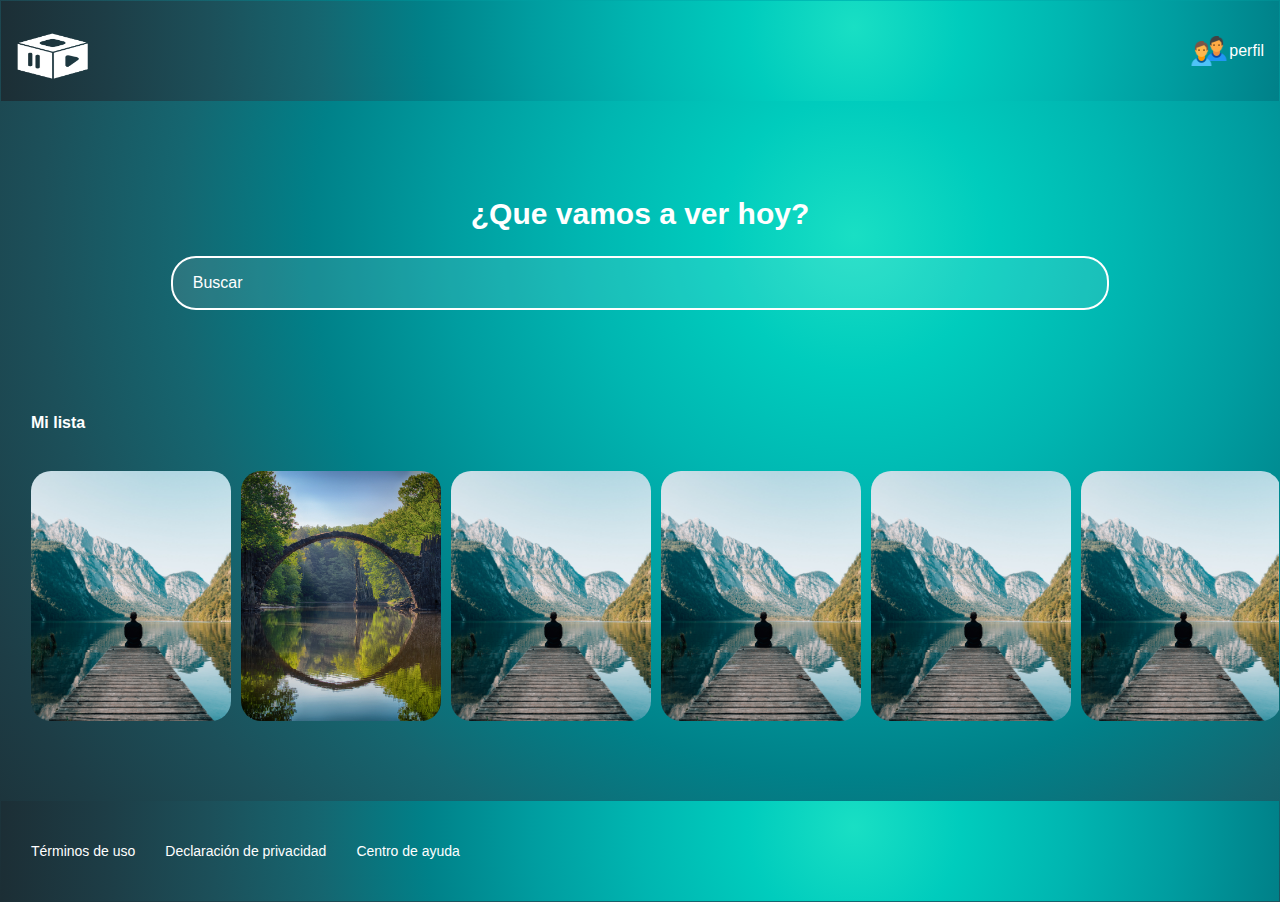
==== index.html @ 7df3fa6c "Proyecto personal" ====
<!DOCTYPE html>
<html lang="es">
<head>
    <meta charset="UTF-8">
    <meta name="viewport" content="width=device-width, initial-scale=1.0">
    <meta http-equiv="X-UA-Compatible" content="ie=edge">

    <link href = "https://fonts.gstatic.com">
    <link href = "https://fonts.googleapis.com/css2? family = Open + Sans: wght @ 300 & display = intercambiar "rel =" hoja de estilo ">
    <title>Video</title>
    <link rel="stylesheet" href="./css/estilo-login.css">
    <link rel="stylesheet" href="/css/estilos.css" TYPE="text/css" MEDIA=screen>
</head>

<body>
    <header class = "header">
        <img class="header__img" src="./img/logo.png" alt="Logo" />
        <div class="header__menu">
            <div class="header__menu--profile">
                <img src="/img/icon.png">
                <p>perfil</p>
                </div>
                <ul>
                    <li>
                        <a href="./iniciar-sesion.html">Iniciar sesion</a></li>
                        <li> <a href="./login.html">Crear cuenta</a></li>
                    </li>
                </ul>

        </div>
    </header>


    <section class = "main">
        <h2 class = "main__title">¿Que vamos a ver hoy?</h2>
        <input class = "input" type ="text" placeholder = "Buscar">
    </section>
    <h2 class = "categories__title">Mi lista</h2>

    <!--carousel--> 
    
<section class ="carousel">
    <div class ="carousel__container">

        <div class ="carousel-item">
            <img class ="carousel-item__img" src="./img/people.jpg" alt="personas" />
            <div class="carousel-item__details">
                <div>
                <img src="./img/play.png" alt = "play">
                <img src="./img/mas.png" alt = "mas">
                 </div>
            <p class = "carousel-item__details--title">Video 1</p>
            <p class = "carousel-item__details--subtitle">Viaje duracion 2:34:09</p>
        </div>
        </div>
        <div class ="carousel-item">
            <img class ="carousel-item__img" src="./img/arco.jpg" alt="personas">
            <div class="carousel-item__details">
                <div>
                <img src="./img/play.png" alt = "play">
                <img src="./img/mas.png" alt = "mas">
                 </div>
            <p class = "carousel-item__details--title">Video 2</p>
            <p class = "carousel-item__details--subtitle">Arco duracion 1:24:09</p>
        </div>
        </div>
        <div class ="carousel-item">
            <img class ="carousel-item__img" src="./img/people.jpg" alt="personas">
            <div class="carousel-item__details">
                <div>
                <img src="./img/play.png" alt = "play">
                <img src="./img/mas.png" alt = "mas">
                 </div>
            <p class = "carousel-item__details--title">title</p>
            <p class = "carousel-item__details--subtitle">2323 Subtitle</p>
        </div>
        </div>
        <div class ="carousel-item">
            <img class ="carousel-item__img" src="./img/people.jpg" alt="personas">
            <div class="carousel-item__details">
                <div>
                <img src="./img/play.png" alt = "play">
                <img src="./img/mas.png" alt = "mas">
                 </div>
            <p class = "carousel-item__details--title">title</p>
            <p class = "carousel-item__details--subtitle">2323 Subtitle</p>
        </div>
        </div>
        <div class ="carousel-item">
            <img class ="carousel-item__img" src="./img/people.jpg" alt="personas">
            <div class="carousel-item__details">
                <div>
                <img src="./img/play.png" alt = "play">
                <img src="./img/mas.png" alt = "mas">
                 </div>
            <p class = "carousel-item__details--title">title</p>
            <p class = "carousel-item__details--subtitle">2323 Subtitle</p>
        </div>
        </div>
        <div class ="carousel-item">
            <img class ="carousel-item__img" src="./img/people.jpg" alt="personas">
            <div class="carousel-item__details">
                <div>
                <img src="./img/play.png" alt = "play">
                <img src="./img/mas.png" alt = "mas">
                 </div>
            <p class = "carousel-item__details--title">title</p>
            <p class = "carousel-item__details--subtitle">2323 Subtitle</p>
        </div>
        </div>
        <div class ="carousel-item">
            <img class ="carousel-item__img" src="./img/people.jpg" alt="personas">
            <div class="carousel-item__details">
                <div>
                <img src="./img/play.png" alt = "play">
                <img src="./img/mas.png" alt = "mas">
                 </div>
            <p class = "carousel-item__details--title">title</p>
            <p class = "carousel-item__details--subtitle">2323 Subtitle</p>
        </div>
        </div>
        <div class ="carousel-item">
            <img class ="carousel-item__img" src="./img/people.jpg" alt="personas">
            <div class="carousel-item__details">
                <div>
                <img src="./img/play.png" alt = "play">
                <img src="./img/mas.png" alt = "mas">
                 </div>
            <p class = "carousel-item__details--title">title</p>
            <p class = "carousel-item__details--subtitle">2323 Subtitle</p>
        </div>
        </div>


 




</div>       

</section>

<footer class="footer">
    <a href="/">Términos de uso</a>
    <a href="/">Declaración de privacidad</a>
    <a href="/">Centro de ayuda</a>
  </footer>
</body>
</html>
---- css/estilo-login.css ----
body {
  margin: 0;
  font-family: 'Muli', sans-serif;
}
.header {
  align-items: center;
  background-image: radial-gradient(circle at 66.73% 26.1%, #19dfc4 0, #00ccbd 12.5%, #00b6b1 25%, #009da0 37.5%, #008189 50%, #156670 62.5%, #1c505a 75%, #1d3d46 87.5%, #1c2e35 100%);
  color: white;
  display: flex;
  height: 100px;
  justify-content: space-between;
  top: 0px;
  width: 100%;
}
.header__img {
  margin-left: 30px;
  width: 200px;
}


.login {
  background-image: radial-gradient(circle at 66.73% 26.1%, #19dfc4 0, #00ccbd 12.5%, #00b6b1 25%, #009da0 37.5%, #008189 50%, #156670 62.5%, #1c505a 75%, #1d3d46 87.5%, #1c2e35 100%);
  display: flex;
  align-items: center;
  justify-content: center;
  flex-direction: column;
  padding: 0px 30px;
  min-height: calc(100vh - 200px);
}
.login__container {
  background-color: rgba(255, 255, 255, 0.1);
  border: 2px solid white;
  border-radius: 40px;
  color: white;
  padding: 60px 68px 40px;
  min-height: 700px;
  width: 300px;
  display: flex;
  justify-content:space-around;
  flex-direction: column;
}
.login__container--form {
  display: flex;
  flex-direction: column;
}
.login__container--form label {
  font-size: 14px;
}
.login__container--remember-me {
  color: white;
  display: flex;
  justify-content: space-between;
  margin-top: 10px;
}
.login__container--remember-me a {
  color: white;
  font-size: 14px;
  text-decoration: none;
}
.login__container--remember-me a:hover {
  text-decoration: underline;
}
.login__container--social-media > div {
  display: flex;
  align-items: center;
  font-size: 14px;
  margin-bottom: 10px;
}
.login__container--social-media > div > img{
  widows: 30px;
  margin-right: 10px;
}
.login__container--register{
  font-size: 14px;

}
.login__container--register a { 
  font-size: 16px;
  color: white;
  font-weight: bold;
  text-decoration: none;
}
.login__container--register a:hover { 

  text-decoration: underline;
}
.input {
  background-color: transparent;
  border-left: 0px;
  border-top: 0px;
  border-right: 0px;
  border-bottom: 2px solid white;
  font-size: 16px;
  font-family: 'Open Sans', sans-serif;
  margin-bottom:20px;
  padding:0px 20px;
  outline: none;
  height: 50px;


}
::placeholder{
  color:white;
}
.button{
  background-color: rgba (255, 255, 255, 0.1 ) ;
  border: none;
  border-radius:25px;
  color:white;
  cursor:pointer;
  font-size: 16px;
  font-weight: bold;
  font-family: 'Open Sans', sans-serif;
  height: 50px;
  letter-spacing: 1px;
  margin: 10px 0px;

}
.footer{
  display: flex;
  align-items: center;
  height: 100px;
  width: 100%;
  background-image: radial-gradient(circle at 66.73% 26.1%, #19dfc4 0, #00ccbd 12.5%, #00b6b1 25%, #009da0 37.5%, #008189 50%, #156670 62.5%, #1c505a 75%, #1d3d46 87.5%, #1c2e35 100%);
}
.footer a{
color: white;
font-size: 14px;
padding-left: 30px;
text-decoration: none;
}
.footer a:hover{
  text-decoration: underline;
}

@media only screen and (max-width:600px){
  .login__container{
    background-color: transparent;
    border: none;
    padding: opx;
    width:100%
  }
  .footer{
    align-items: flex-start;
    flex-direction: column;
  }
}
---- css/estilos.css ----
body{
    margin: 1px;
    background-image: radial-gradient(circle at 66.73% 26.1%, #19dfc4 0, #00ccbd 12.5%, #00b6b1 25%, #009da0 37.5%, #008189 50%, #156670 62.5%, #1c505a 75%, #1d3d46 87.5%, #1c2e35 100%);
    font-family: 'Open Sans', sans-serif;
}
.header {
    align-items: center;
    background-image: radial-gradient(circle at 66.73% 26.1%, #19dfc4 0, #00ccbd 12.5%, #00b6b1 25%, #009da0 37.5%, #008189 50%, #156670 62.5%, #1c505a 75%, #1d3d46 87.5%, #1c2e35 100%);
    color: white;
    display: flex;
    height: 100px;
    justify-content: space-between;
    top: 0px;
    width: 100%;

}
.header__img {
    width: 90px;
    margin-top: 10px;
    margin-left: 10px;
}

.header__menu li{
    margin: 10px 0px;
}

.header__menu ul{
    display: none;
    list-style: none;
    margin: 0px 0px 0px -14px;
    padding: 0px;
    position: absolute;
    width: 100px;
    text-align: right;
    
}

.header__menu:hover ul, ul:hover{
    display:block;
}

.header__menu li {
    margin: 10px 0px;
  }

.header__menu li a{
    color:white;
    text-decoration:none;
}
.header__menu li a:hover{
    text-decoration: underline; 
}
.header__menu--profile{
    margin-right:15px;
    display:flex;
    align-items: center;

}



.header__menu--profile img{
    margin: 0px;
    width: 40px;
}
.header__menu--profile p{
    margin:0px;
    color:white;
}
.main {
    display: flex;
    align-items: center;
    justify-content: center;
    flex-direction: column;
    height: 300px;
    border-radius: 0px 0px 40px 40px;
  }
.main__title{
    color: white;
    font-size:30px;

}

.categories__title {
    color: white;
    font-size:16px;
    position: absolute;
    padding-left: 30px;;
 width: 90%;
}
.input{
    background-color: rgba(255,255,255,0.1);
    border: 2px solid white;
    border-radius: 25px;
    color: white;
    font-family: 'Muli', sans-serif;
    font-size: 16px;
    height: 50px;
    margin-bottom: 20px;
    outline: none;
    padding: 0px 20px;
    width: 70%;
}
::placeholder{
    color:white;
}
.carousel {
    overflow: scroll;
    padding-left: 30px;
    width: auto;
    position: relative;
  }
.carousel__container{
    transition: 450ms -webkit-transform;
    transition: 450ms transform;
    transition: 450ms transform, 450ms -webkit-
transform;
    font-size: 0;
    white-space: nowrap;
    margin: 70px 0px;
    padding-bottom: 10px;

}
.carousel__container:hover .carousel-item{
    opacity:0.3;
}
.carousel__container:hover .carousel-item:hover{
    -webkit-transform: scale(1.2);
            transform: scale(1.2);
    opacity: 1;
} 
.carousel-item{
    border-radius: 20px;
    overflow: hidden;
    position: relative;
    display: inline-block;
    width: 200px;
    height: 250px;
    margin-right: 10px;
    font-size: 20px;
    cursor: pointer;
    transition: 450ms all;
    -webkit-transform-origin: center left;
            transform-origin: center left;

}
.carousel-item:hover ~ .carousel-item{
    -webkit-transform: translate3d(100px, 0, 0);
            transform: translate3d(100px, 0, 0);
}
.carousel-item__img{
    width: 200px;
    height: 250px;
    -o-object-fit: cover;
       object-fit: cover;
}
.carousel-item__details{
    align-items: flex-start;
    background: linear-gradient(to top, rgba(0,0,0,0.9) 0%, rgba(0,0,0,0) 100%);
    bottom: 0;
    display: flex;
    font-size: 10px;
    flex-direction: column;
    justify-content: flex-end;
    left: 0;
    opacity: 0;
    transition: 450ms opacity;
    padding: 10px;
    position: absolute;
    right: 0;
    top: 0;
}

.carousel-item__details img{
  width: 20px;
}
.carousel-item__details--img{
    width: 20px;
}
.carousel-item:hover .carousel-item__details {
    opacity: 1;
}
.carousel-item__details--title {
    color: white;
    margin: 5px 0px 0px 0px;
}
  
.carousel-item__details--subtitle {
    color: white;
    font-size: 8px;
    margin: 3px 0px;
  }
  ::placeholder {
    color: white;
  }

  .footer{
    display: flex;
    align-items: center;
    height: 100px;
    width: 100%;
    background-image: radial-gradient(circle at 66.73% 26.1%, #19dfc4 0, #00ccbd 12.5%, #00b6b1 25%, #009da0 37.5%, #008189 50%, #156670 62.5%, #1c505a 75%, #1d3d46 87.5%, #1c2e35 100%);
  }
  .footer a{
  color: white;
  font-size: 14px;
  padding-left: 30px;
  text-decoration: none;
  }
  .footer a:hover{
    text-decoration: underline;
  }
  
  @media only screen and (max-width: 600px) {
    .main__description--title {
      font-size: 30px;
    }
  
    .footer {
      align-items: flex-start;
      flex-direction: column;
    }
  }

  ::-webkit-scrollbar-thumb {
    background: #ccc;
    border-radius: 4px;
  }
  ::-webkit-scrollbar {
    width: 8px; 
    height: 8px;   
    background:rgba(255,255,255,.4);
    border-radius: 4px;
    /*display:none;*/
  }
  ::-webkit-scrollbar:hover {
    background: #b3b3b3;
    box-shadow: 0 0 2px 1px rgba(0, 0, 0, 0.2);
  }
  ::-webkit-scrollbar:hover:active {
    background: #999;
  }
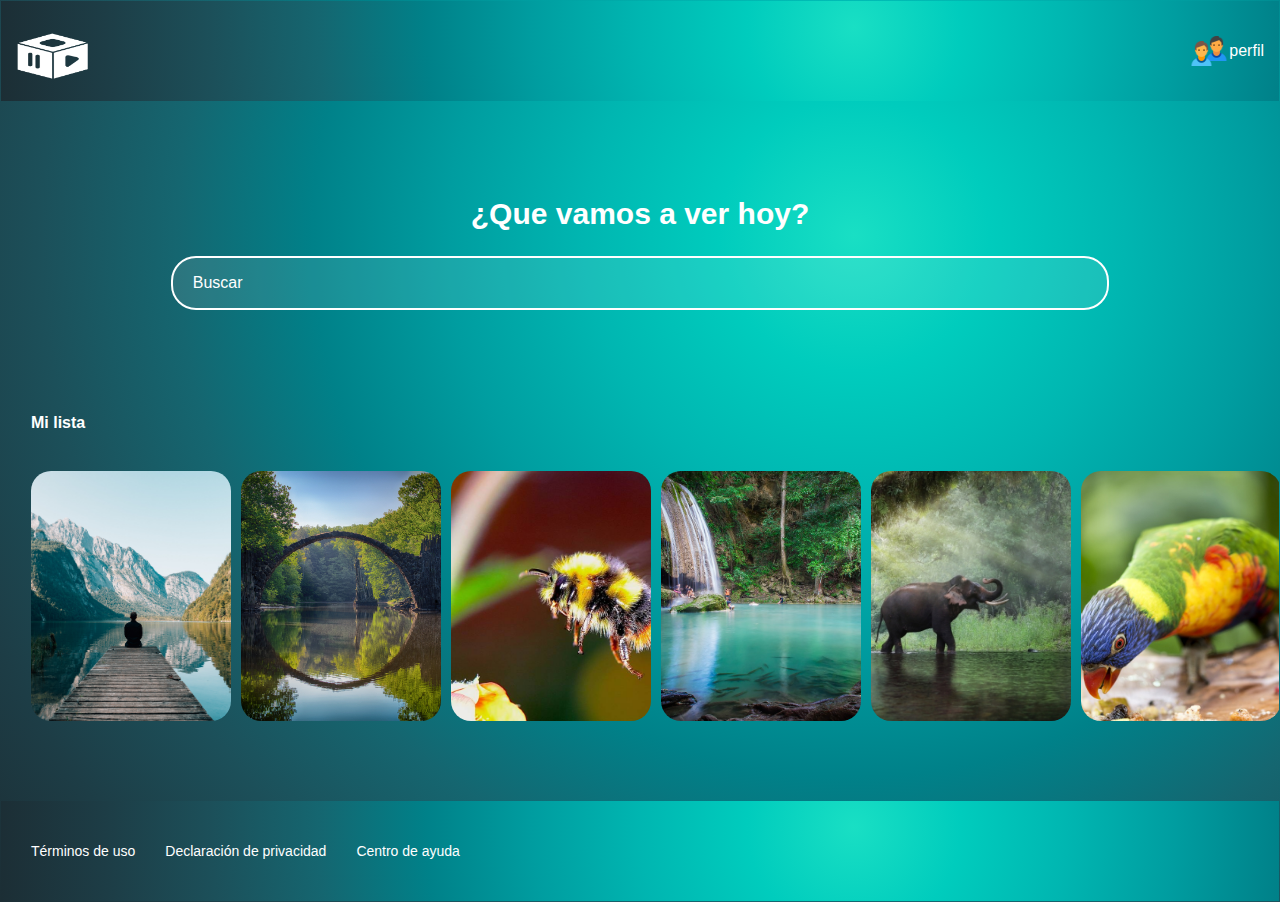
==== commit d03bf1ee: "cambio de portadas de imagenes" ====
--- a/index.html
+++ b/index.html
@@ -65,69 +65,69 @@
         </div>
         </div>
         <div class ="carousel-item">
-            <img class ="carousel-item__img" src="./img/people.jpg" alt="personas">
+            <img class ="carousel-item__img" src="./img/aveja.jpg" alt="personas">
             <div class="carousel-item__details">
                 <div>
                 <img src="./img/play.png" alt = "play">
                 <img src="./img/mas.png" alt = "mas">
                  </div>
-            <p class = "carousel-item__details--title">title</p>
-            <p class = "carousel-item__details--subtitle">2323 Subtitle</p>
+            <p class = "carousel-item__details--title">Video 3</p>
+            <p class = "carousel-item__details--subtitle">Avejas 0:24:09</p>
         </div>
         </div>
         <div class ="carousel-item">
-            <img class ="carousel-item__img" src="./img/people.jpg" alt="personas">
+            <img class ="carousel-item__img" src="./img/azul.jpg" alt="personas">
             <div class="carousel-item__details">
                 <div>
                 <img src="./img/play.png" alt = "play">
                 <img src="./img/mas.png" alt = "mas">
                  </div>
-            <p class = "carousel-item__details--title">title</p>
-            <p class = "carousel-item__details--subtitle">2323 Subtitle</p>
+            <p class = "carousel-item__details--title">Video 4</p>
+            <p class = "carousel-item__details--subtitle">Lagos 1:47:09</p>
         </div>
         </div>
         <div class ="carousel-item">
-            <img class ="carousel-item__img" src="./img/people.jpg" alt="personas">
+            <img class ="carousel-item__img" src="./img/elefante.jpg" alt="personas">
             <div class="carousel-item__details">
                 <div>
                 <img src="./img/play.png" alt = "play">
                 <img src="./img/mas.png" alt = "mas">
                  </div>
-            <p class = "carousel-item__details--title">title</p>
-            <p class = "carousel-item__details--subtitle">2323 Subtitle</p>
+            <p class = "carousel-item__details--title">Video 5</p>
+            <p class = "carousel-item__details--subtitle">Elefantes 1:54:19</p>
         </div>
         </div>
         <div class ="carousel-item">
-            <img class ="carousel-item__img" src="./img/people.jpg" alt="personas">
+            <img class ="carousel-item__img" src="./img/loro.jpg" alt="personas">
             <div class="carousel-item__details">
                 <div>
                 <img src="./img/play.png" alt = "play">
                 <img src="./img/mas.png" alt = "mas">
                  </div>
-            <p class = "carousel-item__details--title">title</p>
-            <p class = "carousel-item__details--subtitle">2323 Subtitle</p>
+            <p class = "carousel-item__details--title">Video 6</p>
+            <p class = "carousel-item__details--subtitle">Loros 1:14:29</p>
         </div>
         </div>
         <div class ="carousel-item">
-            <img class ="carousel-item__img" src="./img/people.jpg" alt="personas">
+            <img class ="carousel-item__img" src="./img/nacer.jpg" alt="personas">
             <div class="carousel-item__details">
                 <div>
                 <img src="./img/play.png" alt = "play">
                 <img src="./img/mas.png" alt = "mas">
                  </div>
-            <p class = "carousel-item__details--title">title</p>
-            <p class = "carousel-item__details--subtitle">2323 Subtitle</p>
+            <p class = "carousel-item__details--title">Video 7</p>
+            <p class = "carousel-item__details--subtitle">Vida 1:24:09</p>
         </div>
         </div>
         <div class ="carousel-item">
-            <img class ="carousel-item__img" src="./img/people.jpg" alt="personas">
+            <img class ="carousel-item__img" src="./img/selva.jpg" alt="personas">
             <div class="carousel-item__details">
                 <div>
                 <img src="./img/play.png" alt = "play">
                 <img src="./img/mas.png" alt = "mas">
                  </div>
-            <p class = "carousel-item__details--title">title</p>
-            <p class = "carousel-item__details--subtitle">2323 Subtitle</p>
+            <p class = "carousel-item__details--title">Video 8</p>
+            <p class = "carousel-item__details--subtitle">Selva 1:24:09</p>
         </div>
         </div>
 
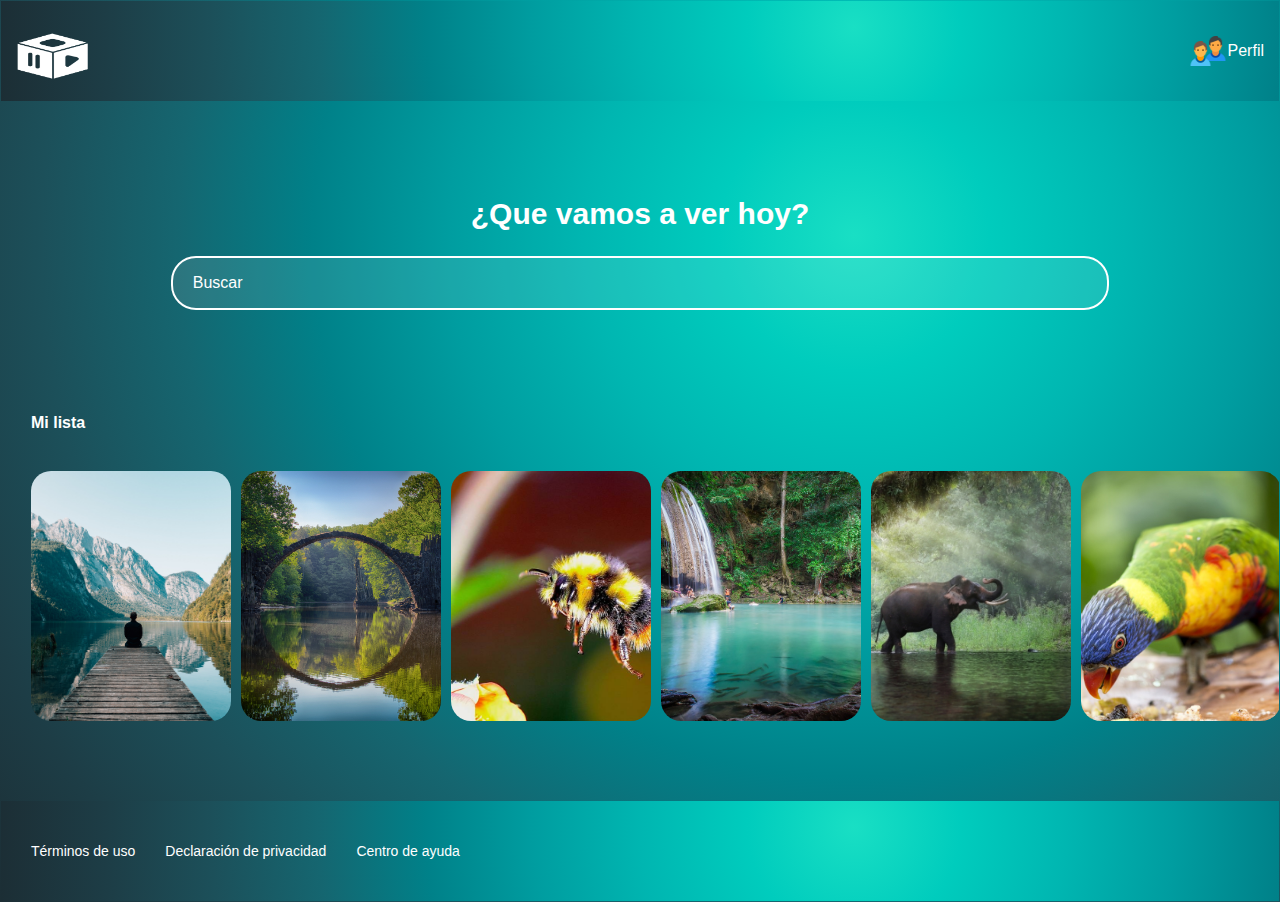
==== commit fcfbbe63: "actualizacion de titulos y portadas" ====
--- a/index.html
+++ b/index.html
@@ -18,7 +18,7 @@
         <div class="header__menu">
             <div class="header__menu--profile">
                 <img src="/img/icon.png">
-                <p>perfil</p>
+                <p>Perfil</p>
                 </div>
                 <ul>
                     <li>
@@ -46,7 +46,7 @@
             <img class ="carousel-item__img" src="./img/people.jpg" alt="personas" />
             <div class="carousel-item__details">
                 <div>
-                <img src="./img/play.png" alt = "play">
+                <img src="./img/play.png" alt = "Play">
                 <img src="./img/mas.png" alt = "mas">
                  </div>
             <p class = "carousel-item__details--title">Video 1</p>
@@ -57,7 +57,7 @@
             <img class ="carousel-item__img" src="./img/arco.jpg" alt="personas">
             <div class="carousel-item__details">
                 <div>
-                <img src="./img/play.png" alt = "play">
+                <img src="./img/play.png" alt = "Play">
                 <img src="./img/mas.png" alt = "mas">
                  </div>
             <p class = "carousel-item__details--title">Video 2</p>
@@ -68,7 +68,7 @@
             <img class ="carousel-item__img" src="./img/aveja.jpg" alt="personas">
             <div class="carousel-item__details">
                 <div>
-                <img src="./img/play.png" alt = "play">
+                <img src="./img/play.png" alt = "Play">
                 <img src="./img/mas.png" alt = "mas">
                  </div>
             <p class = "carousel-item__details--title">Video 3</p>
@@ -79,7 +79,7 @@
             <img class ="carousel-item__img" src="./img/azul.jpg" alt="personas">
             <div class="carousel-item__details">
                 <div>
-                <img src="./img/play.png" alt = "play">
+                <img src="./img/play.png" alt = "Play">
                 <img src="./img/mas.png" alt = "mas">
                  </div>
             <p class = "carousel-item__details--title">Video 4</p>
@@ -90,7 +90,7 @@
             <img class ="carousel-item__img" src="./img/elefante.jpg" alt="personas">
             <div class="carousel-item__details">
                 <div>
-                <img src="./img/play.png" alt = "play">
+                <img src="./img/play.png" alt = "Play">
                 <img src="./img/mas.png" alt = "mas">
                  </div>
             <p class = "carousel-item__details--title">Video 5</p>
@@ -101,7 +101,7 @@
             <img class ="carousel-item__img" src="./img/loro.jpg" alt="personas">
             <div class="carousel-item__details">
                 <div>
-                <img src="./img/play.png" alt = "play">
+                <img src="./img/play.png" alt = "Play">
                 <img src="./img/mas.png" alt = "mas">
                  </div>
             <p class = "carousel-item__details--title">Video 6</p>
@@ -112,7 +112,7 @@
             <img class ="carousel-item__img" src="./img/nacer.jpg" alt="personas">
             <div class="carousel-item__details">
                 <div>
-                <img src="./img/play.png" alt = "play">
+                <img src="./img/play.png" alt = "Play">
                 <img src="./img/mas.png" alt = "mas">
                  </div>
             <p class = "carousel-item__details--title">Video 7</p>
@@ -123,7 +123,7 @@
             <img class ="carousel-item__img" src="./img/selva.jpg" alt="personas">
             <div class="carousel-item__details">
                 <div>
-                <img src="./img/play.png" alt = "play">
+                <img src="./img/play.png" alt = "Play">
                 <img src="./img/mas.png" alt = "mas">
                  </div>
             <p class = "carousel-item__details--title">Video 8</p>
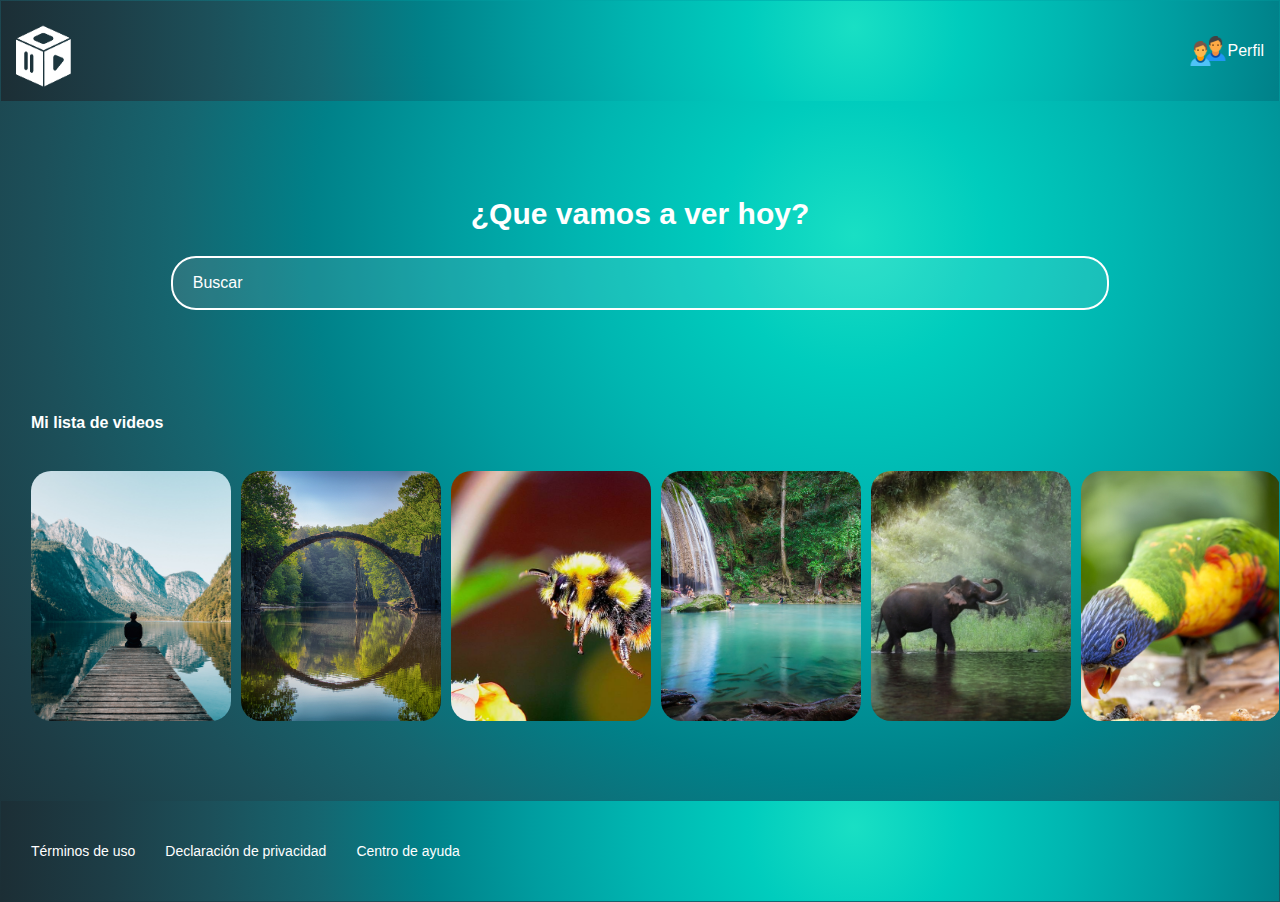
==== commit de010fd9: "actualizacion de nombre lista de videos" ====
--- a/index.html
+++ b/index.html
@@ -7,7 +7,7 @@
 
     <link href = "https://fonts.gstatic.com">
     <link href = "https://fonts.googleapis.com/css2? family = Open + Sans: wght @ 300 & display = intercambiar "rel =" hoja de estilo ">
-    <title>Video</title>
+    <title>CAD</title>
     <link rel="stylesheet" href="./css/estilo-login.css">
     <link rel="stylesheet" href="/css/estilos.css" TYPE="text/css" MEDIA=screen>
 </head>
@@ -35,7 +35,7 @@
         <h2 class = "main__title">¿Que vamos a ver hoy?</h2>
         <input class = "input" type ="text" placeholder = "Buscar">
     </section>
-    <h2 class = "categories__title">Mi lista</h2>
+    <h2 class = "categories__title">Mi lista de videos</h2>
 
     <!--carousel--> 
     
--- a/css/estilos.css
+++ b/css/estilos.css
@@ -15,7 +15,8 @@
 
 }
 .header__img {
-    width: 90px;
+    width: 70px;
+    height: 70px;
     margin-top: 10px;
     margin-left: 10px;
 }
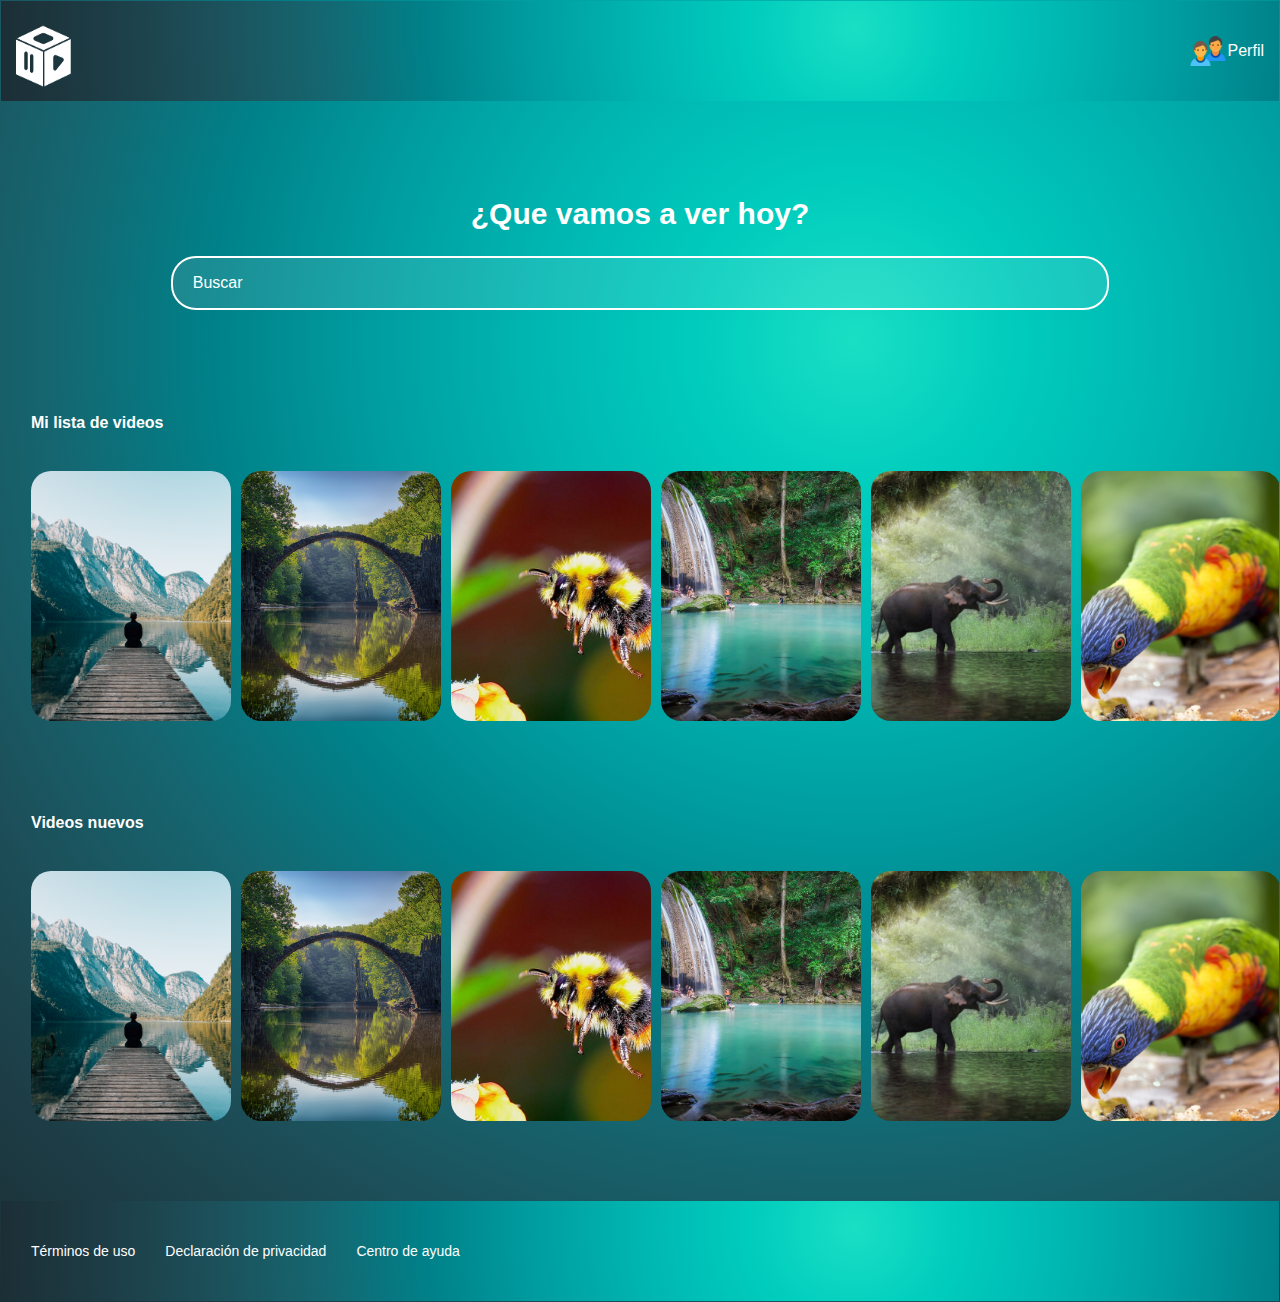
==== commit ef3337c9: "nueva lista" ====
--- a/index.html
+++ b/index.html
@@ -130,6 +130,39 @@
             <p class = "carousel-item__details--subtitle">Selva 1:24:09</p>
         </div>
         </div>
+        <div class ="carousel-item">
+            <img class ="carousel-item__img" src="./img/selva.jpg" alt="personas">
+            <div class="carousel-item__details">
+                <div>
+                <img src="./img/play.png" alt = "Play">
+                <img src="./img/mas.png" alt = "mas">
+                 </div>
+            <p class = "carousel-item__details--title">Video 8</p>
+            <p class = "carousel-item__details--subtitle">Selva 1:24:09</p>
+        </div>
+        </div>
+        <div class ="carousel-item">
+            <img class ="carousel-item__img" src="./img/selva.jpg" alt="personas">
+            <div class="carousel-item__details">
+                <div>
+                <img src="./img/play.png" alt = "Play">
+                <img src="./img/mas.png" alt = "mas">
+                 </div>
+            <p class = "carousel-item__details--title">Video 8</p>
+            <p class = "carousel-item__details--subtitle">Selva 1:24:09</p>
+        </div>
+        </div>
+        <div class ="carousel-item">
+            <img class ="carousel-item__img" src="./img/selva.jpg" alt="personas">
+            <div class="carousel-item__details">
+                <div>
+                <img src="./img/play.png" alt = "Play">
+                <img src="./img/mas.png" alt = "mas">
+                 </div>
+            <p class = "carousel-item__details--title">Video 8</p>
+            <p class = "carousel-item__details--subtitle">Selva 1:24:09</p>
+        </div>
+        </div>
 
 
  
@@ -137,7 +170,146 @@
 
 
 
-</div>       
+</div>
+
+
+
+</section>
+<h2 class = "categories__title">Videos nuevos</h2>
+<section class ="carousel">
+    <div class ="carousel__container">
+
+        <div class ="carousel-item">
+            <img class ="carousel-item__img" src="./img/people.jpg" alt="personas" />
+            <div class="carousel-item__details">
+                <div>
+                <img src="./img/play.png" alt = "Play">
+                <img src="./img/mas.png" alt = "mas">
+                 </div>
+            <p class = "carousel-item__details--title">Video 1</p>
+            <p class = "carousel-item__details--subtitle">Viaje duracion 2:34:09</p>
+        </div>
+        </div>
+        <div class ="carousel-item">
+            <img class ="carousel-item__img" src="./img/arco.jpg" alt="personas">
+            <div class="carousel-item__details">
+                <div>
+                <img src="./img/play.png" alt = "Play">
+                <img src="./img/mas.png" alt = "mas">
+                 </div>
+            <p class = "carousel-item__details--title">Video 2</p>
+            <p class = "carousel-item__details--subtitle">Arco duracion 1:24:09</p>
+        </div>
+        </div>
+        <div class ="carousel-item">
+            <img class ="carousel-item__img" src="./img/aveja.jpg" alt="personas">
+            <div class="carousel-item__details">
+                <div>
+                <img src="./img/play.png" alt = "Play">
+                <img src="./img/mas.png" alt = "mas">
+                 </div>
+            <p class = "carousel-item__details--title">Video 3</p>
+            <p class = "carousel-item__details--subtitle">Avejas 0:24:09</p>
+        </div>
+        </div>
+        <div class ="carousel-item">
+            <img class ="carousel-item__img" src="./img/azul.jpg" alt="personas">
+            <div class="carousel-item__details">
+                <div>
+                <img src="./img/play.png" alt = "Play">
+                <img src="./img/mas.png" alt = "mas">
+                 </div>
+            <p class = "carousel-item__details--title">Video 4</p>
+            <p class = "carousel-item__details--subtitle">Lagos 1:47:09</p>
+        </div>
+        </div>
+        <div class ="carousel-item">
+            <img class ="carousel-item__img" src="./img/elefante.jpg" alt="personas">
+            <div class="carousel-item__details">
+                <div>
+                <img src="./img/play.png" alt = "Play">
+                <img src="./img/mas.png" alt = "mas">
+                 </div>
+            <p class = "carousel-item__details--title">Video 5</p>
+            <p class = "carousel-item__details--subtitle">Elefantes 1:54:19</p>
+        </div>
+        </div>
+        <div class ="carousel-item">
+            <img class ="carousel-item__img" src="./img/loro.jpg" alt="personas">
+            <div class="carousel-item__details">
+                <div>
+                <img src="./img/play.png" alt = "Play">
+                <img src="./img/mas.png" alt = "mas">
+                 </div>
+            <p class = "carousel-item__details--title">Video 6</p>
+            <p class = "carousel-item__details--subtitle">Loros 1:14:29</p>
+        </div>
+        </div>
+        <div class ="carousel-item">
+            <img class ="carousel-item__img" src="./img/nacer.jpg" alt="personas">
+            <div class="carousel-item__details">
+                <div>
+                <img src="./img/play.png" alt = "Play">
+                <img src="./img/mas.png" alt = "mas">
+                 </div>
+            <p class = "carousel-item__details--title">Video 7</p>
+            <p class = "carousel-item__details--subtitle">Vida 1:24:09</p>
+        </div>
+        </div>
+        <div class ="carousel-item">
+            <img class ="carousel-item__img" src="./img/selva.jpg" alt="personas">
+            <div class="carousel-item__details">
+                <div>
+                <img src="./img/play.png" alt = "Play">
+                <img src="./img/mas.png" alt = "mas">
+                 </div>
+            <p class = "carousel-item__details--title">Video 8</p>
+            <p class = "carousel-item__details--subtitle">Selva 1:24:09</p>
+        </div>
+        </div>
+        <div class ="carousel-item">
+            <img class ="carousel-item__img" src="./img/selva.jpg" alt="personas">
+            <div class="carousel-item__details">
+                <div>
+                <img src="./img/play.png" alt = "Play">
+                <img src="./img/mas.png" alt = "mas">
+                 </div>
+            <p class = "carousel-item__details--title">Video 8</p>
+            <p class = "carousel-item__details--subtitle">Selva 1:24:09</p>
+        </div>
+        </div>
+        <div class ="carousel-item">
+            <img class ="carousel-item__img" src="./img/selva.jpg" alt="personas">
+            <div class="carousel-item__details">
+                <div>
+                <img src="./img/play.png" alt = "Play">
+                <img src="./img/mas.png" alt = "mas">
+                 </div>
+            <p class = "carousel-item__details--title">Video 8</p>
+            <p class = "carousel-item__details--subtitle">Selva 1:24:09</p>
+        </div>
+        </div>
+        <div class ="carousel-item">
+            <img class ="carousel-item__img" src="./img/selva.jpg" alt="personas">
+            <div class="carousel-item__details">
+                <div>
+                <img src="./img/play.png" alt = "Play">
+                <img src="./img/mas.png" alt = "mas">
+                 </div>
+            <p class = "carousel-item__details--title">Video 8</p>
+            <p class = "carousel-item__details--subtitle">Selva 1:24:09</p>
+        </div>
+        </div>
+
+
+ 
+
+
+
+
+</div>
+
+
 
 </section>
 
